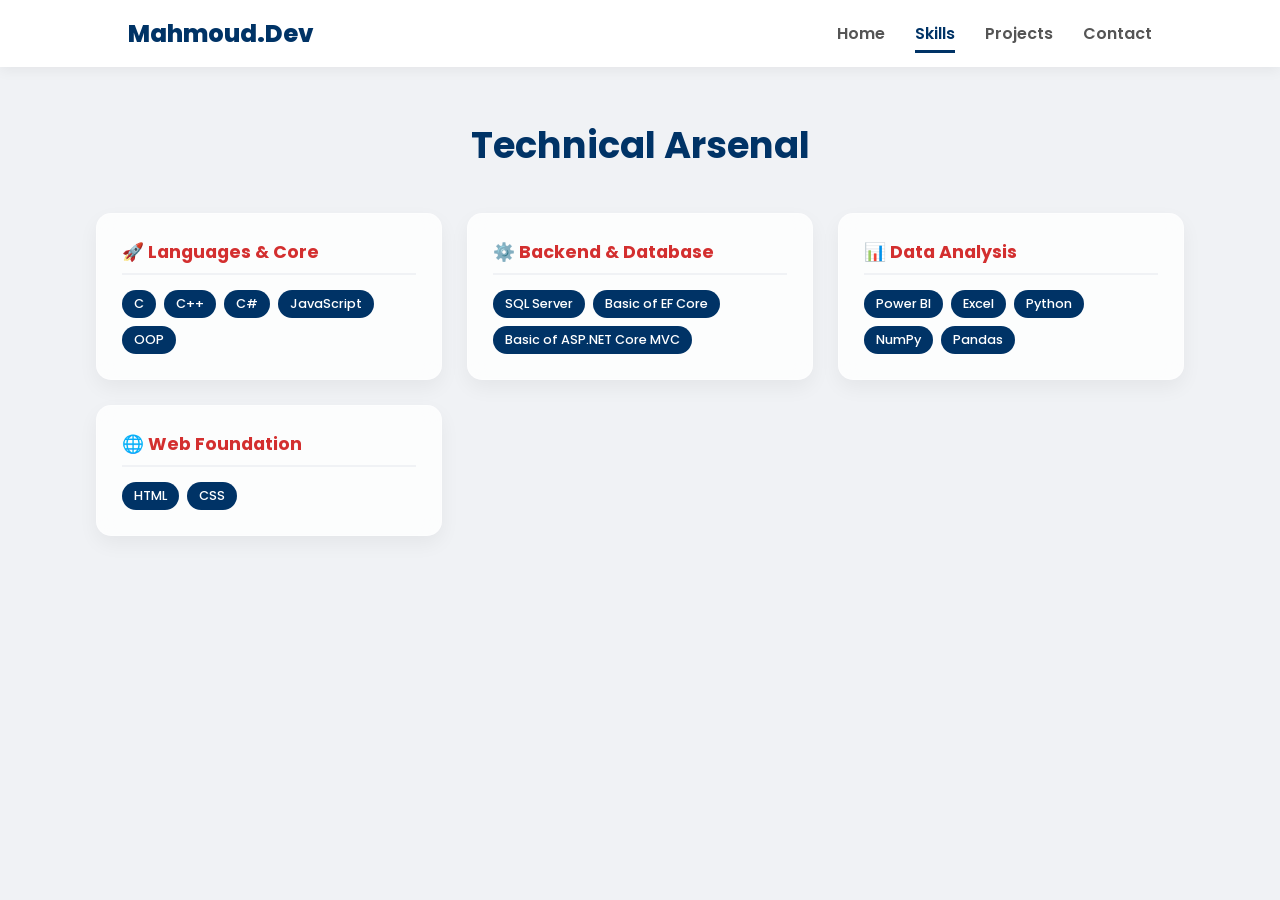
==== skills.html @ 0e582af9 "Add files via upload" ====
<!DOCTYPE html>
<html lang="en">
<head>
    <meta charset="UTF-8">
    <title>Skills | Mahmoud Elgendy</title>
    <link rel="stylesheet" href="style.css">
    <link href="https://fonts.googleapis.com/css2?family=Poppins:wght@400;600;800&display=swap" rel="stylesheet">
    <style>
        .skills-grid {
            display: grid;
            grid-template-columns: repeat(auto-fit, minmax(280px, 1fr));
            gap: 25px;
            margin-top: 40px;
        }
        .skill-box {
            background: rgba(255, 255, 255, 0.8);
            backdrop-filter: blur(10px);
            padding: 25px;
            border-radius: 15px;
            border: 1px solid rgba(255,255,255,0.3);
            box-shadow: 0 8px 20px rgba(0,0,0,0.05);
            transition: 0.3s;
        }
        .skill-box:hover {
            transform: translateY(-5px);
            border-color: #003366;
        }
        .skill-box h3 {
            color: #d32f2f;
            margin-bottom: 15px;
            font-size: 1.1rem;
            border-bottom: 2px solid #f0f2f5;
            padding-bottom: 8px;
        }
        .tag-container {
            display: flex;
            flex-wrap: wrap;
            gap: 8px;
        }
        .tag-container span {
            background: #003366;
            color: white;
            padding: 5px 12px;
            border-radius: 20px;
            font-size: 0.8rem;
            font-weight: 500;
        }
    </style>
</head>
<body>
    <nav>
        <div class="logo">Mahmoud.Dev</div>
        <ul>
            <li><a href="index.html">Home</a></li>
            <li><a href="skills.html" class="active">Skills</a></li>
            <li><a href="projects.html">Projects</a></li>
            <li><a href="contact.html">Contact</a></li>
        </ul>
    </nav>

    <div class="container">
        <h2 style="text-align: center; font-size: 2.3rem; color: #003366;">Technical Arsenal</h2>
        
        <div class="skills-grid">
            <div class="skill-box">
                <h3>🚀 Languages & Core</h3>
                <div class="tag-container">
                    <span>C</span> <span>C++</span> <span>C#</span> <span>JavaScript</span> <span>OOP</span>
                </div>
            </div>

            <div class="skill-box">
                <h3>⚙️ Backend & Database</h3>
                <div class="tag-container">
                    <span>SQL Server</span> <span>Basic of EF Core</span> <span>Basic of ASP.NET Core MVC</span>
                </div>
            </div>

            <div class="skill-box">
                <h3>📊 Data Analysis</h3>
                <div class="tag-container">
                    <span>Power BI</span> <span>Excel</span> <span>Python</span> <span>NumPy</span> <span>Pandas</span>
                </div>
            </div>

            <div class="skill-box">
                <h3>🌐 Web Foundation</h3>
                <div class="tag-container">
                    <span>HTML</span> <span>CSS</span>
                </div>
            </div>
        </div>
    </div>
</body>
</html>
---- style.css ----
:root {
    --primary: #003366;
    --secondary: #d32f2f;
    --bg: #f0f2f5;
    --glass: rgba(255, 255, 255, 0.8);
}

* {
    margin: 0; padding: 0; box-sizing: border-box;
    font-family: 'Poppins', sans-serif;
}

body {
    background: var(--bg);
    color: #333;
}

/* Navbar المطور */
nav {
    display: flex; justify-content: space-between; align-items: center;
    padding: 1rem 10%; background: white;
    box-shadow: 0 4px 12px rgba(0,0,0,0.05);
    position: sticky; top: 0; z-index: 1000;
}

.logo { font-size: 1.5rem; font-weight: 800; color: var(--primary); }

nav ul { display: flex; list-style: none; }
nav ul li { margin-left: 30px; }
nav ul li a {
    text-decoration: none; color: #555; font-weight: 600;
    transition: 0.3s; padding: 5px 0;
}
nav ul li a:hover, nav ul li a.active { color: var(--primary); border-bottom: 3px solid var(--primary); }

/* Containers */
.container { width: 85%; margin: auto; padding: 50px 0; }

/* Projects Grid */
.projects-grid {
    display: grid;
    grid-template-columns: repeat(auto-fit, minmax(320px, 1fr));
    gap: 25px;
}

/* Project Card الرهيب */
.project-card {
    background: var(--glass);
    backdrop-filter: blur(10px);
    border: 1px solid rgba(255,255,255,0.3);
    padding: 30px;
    border-radius: 20px;
    box-shadow: 0 10px 30px rgba(0,0,0,0.08);
    transition: all 0.4s ease;
    position: relative;
    overflow: hidden;
}

.project-card:hover {
    transform: translateY(-10px);
    box-shadow: 0 15px 40px rgba(0,51,102,0.15);
    border-color: var(--primary);
}

.project-card h3 {
    color: var(--primary); margin-bottom: 15px; font-size: 1.3rem;
}

.project-card p {
    font-size: 0.95rem; line-height: 1.6; color: #666; margin-bottom: 20px;
}

.tags { display: flex; flex-wrap: wrap; gap: 8px; }
.tags span {
    background: #e9ecef; color: var(--primary);
    padding: 5px 12px; border-radius: 15px; font-size: 0.75rem; font-weight: bold;
}

.status-badge {
    position: absolute; top: 15px; right: 15px;
    background: #fff3cd; color: #856404;
    padding: 4px 10px; border-radius: 10px; font-size: 0.7rem; font-weight: bold;
}

footer {
    background: #1a1a1a; color: white; text-align: center;
    padding: 30px; margin-top: 50px;
}
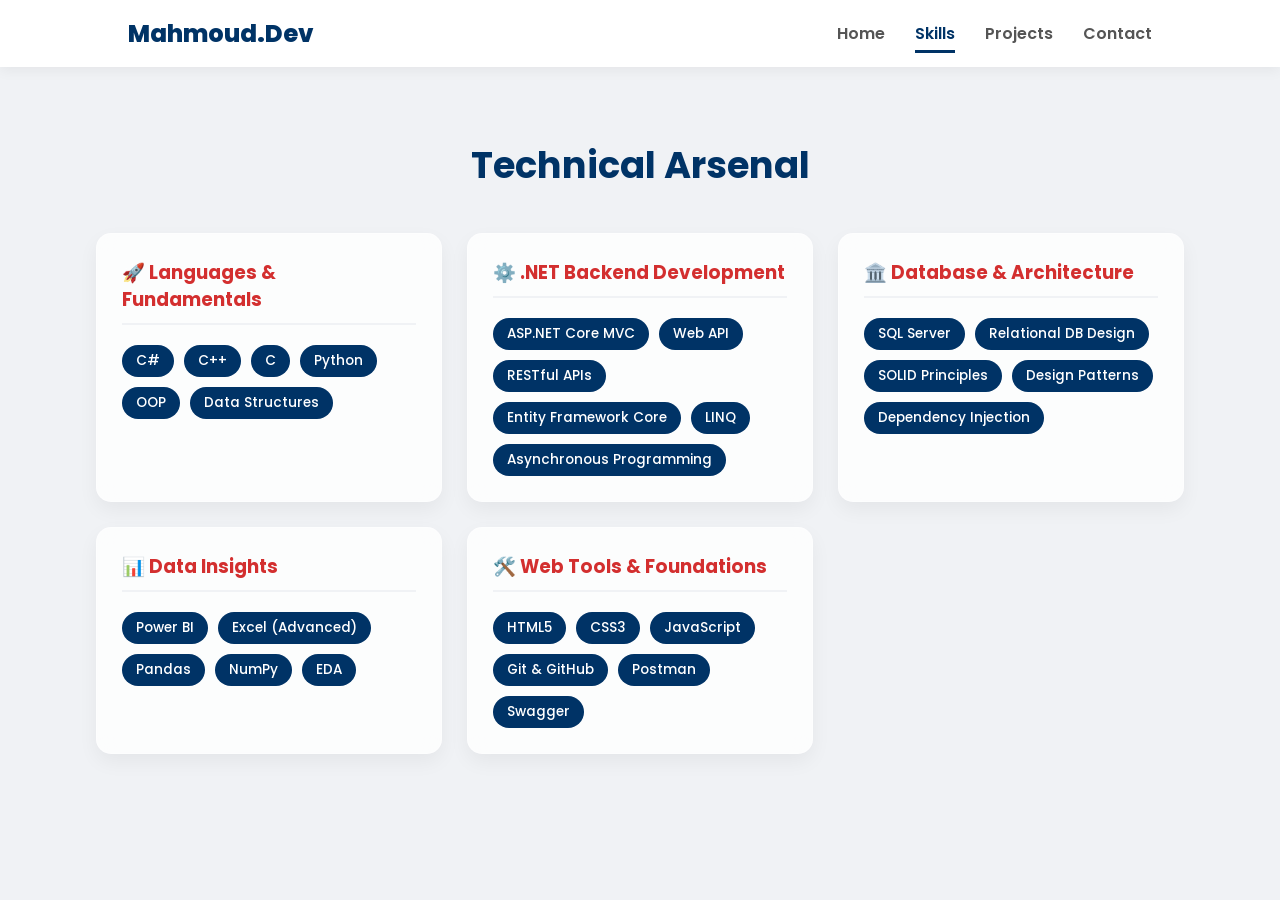
==== commit 7b56a596: "Update skills.html" ====
--- a/skills.html
+++ b/skills.html
@@ -2,51 +2,10 @@
 <html lang="en">
 <head>
     <meta charset="UTF-8">
-    <title>Skills | Mahmoud Elgendy</title>
+    <title>Skills | Mahmoud Emad Elgendy</title>
     <link rel="stylesheet" href="style.css">
     <link href="https://fonts.googleapis.com/css2?family=Poppins:wght@400;600;800&display=swap" rel="stylesheet">
-    <style>
-        .skills-grid {
-            display: grid;
-            grid-template-columns: repeat(auto-fit, minmax(280px, 1fr));
-            gap: 25px;
-            margin-top: 40px;
-        }
-        .skill-box {
-            background: rgba(255, 255, 255, 0.8);
-            backdrop-filter: blur(10px);
-            padding: 25px;
-            border-radius: 15px;
-            border: 1px solid rgba(255,255,255,0.3);
-            box-shadow: 0 8px 20px rgba(0,0,0,0.05);
-            transition: 0.3s;
-        }
-        .skill-box:hover {
-            transform: translateY(-5px);
-            border-color: #003366;
-        }
-        .skill-box h3 {
-            color: #d32f2f;
-            margin-bottom: 15px;
-            font-size: 1.1rem;
-            border-bottom: 2px solid #f0f2f5;
-            padding-bottom: 8px;
-        }
-        .tag-container {
-            display: flex;
-            flex-wrap: wrap;
-            gap: 8px;
-        }
-        .tag-container span {
-            background: #003366;
-            color: white;
-            padding: 5px 12px;
-            border-radius: 20px;
-            font-size: 0.8rem;
-            font-weight: 500;
-        }
-    </style>
-</head>
+    </head>
 <body>
     <nav>
         <div class="logo">Mahmoud.Dev</div>
@@ -59,37 +18,44 @@
     </nav>
 
     <div class="container">
-        <h2 style="text-align: center; font-size: 2.3rem; color: #003366;">Technical Arsenal</h2>
+        <h2 style="text-align: center; font-size: 2.3rem; color: #003366; margin-top: 20px;">Technical Arsenal</h2>
         
         <div class="skills-grid">
             <div class="skill-box">
-                <h3>🚀 Languages & Core</h3>
+                <h3>🚀 Languages & Fundamentals</h3>
                 <div class="tag-container">
-                    <span>C</span> <span>C++</span> <span>C#</span> <span>JavaScript</span> <span>OOP</span>
+                    <span>C#</span> <span>C++</span> <span>C</span> <span>Python</span> <span>OOP</span> <span>Data Structures</span>
                 </div>
             </div>
 
             <div class="skill-box">
-                <h3>⚙️ Backend & Database</h3>
+                <h3>⚙️ .NET Backend Development</h3>
                 <div class="tag-container">
-                    <span>SQL Server</span> <span>Basic of EF Core</span> <span>Basic of ASP.NET Core MVC</span>
+                    <span>ASP.NET Core MVC</span> <span>Web API</span> <span>RESTful APIs</span> <span>Entity Framework Core</span> <span>LINQ</span> <span>Asynchronous Programming</span>
                 </div>
             </div>
 
             <div class="skill-box">
-                <h3>📊 Data Analysis</h3>
+                <h3>🏛️ Database & Architecture</h3>
                 <div class="tag-container">
-                    <span>Power BI</span> <span>Excel</span> <span>Python</span> <span>NumPy</span> <span>Pandas</span>
+                    <span>SQL Server</span> <span>Relational DB Design</span> <span>SOLID Principles</span> <span>Design Patterns</span> <span>Dependency Injection</span>
                 </div>
             </div>
 
             <div class="skill-box">
-                <h3>🌐 Web Foundation</h3>
+                <h3>📊 Data Insights</h3>
                 <div class="tag-container">
-                    <span>HTML</span> <span>CSS</span>
+                    <span>Power BI</span> <span>Excel (Advanced)</span> <span>Pandas</span> <span>NumPy</span> <span>EDA</span>
+                </div>
+            </div>
+
+            <div class="skill-box">
+                <h3>🛠️ Web Tools & Foundations</h3>
+                <div class="tag-container">
+                    <span>HTML5</span> <span>CSS3</span> <span>JavaScript</span> <span>Git & GitHub</span> <span>Postman</span> <span>Swagger</span>
                 </div>
             </div>
         </div>
     </div>
 </body>
-</html>+</html>
--- a/style.css
+++ b/style.css
@@ -85,4 +85,80 @@
 footer {
     background: #1a1a1a; color: white; text-align: center;
     padding: 30px; margin-top: 50px;
-}+}
+/* تحسينات إضافية لصفحة المهارات */
+
+.skills-grid {
+    display: grid;
+    grid-template-columns: repeat(auto-fit, minmax(280px, 1fr));
+    gap: 25px;
+    margin-top: 40px;
+}
+
+.skill-box {
+    background: var(--glass);
+    backdrop-filter: blur(10px);
+    padding: 25px;
+    border-radius: 15px;
+    border: 1px solid rgba(255,255,255,0.3);
+    box-shadow: 0 8px 20px rgba(0,0,0,0.05);
+    transition: all 0.3s ease;
+    display: flex;
+    flex-direction: column;
+}
+
+.skill-box:hover {
+    transform: translateY(-8px);
+    border-color: var(--primary);
+    box-shadow: 0 12px 30px rgba(0, 51, 102, 0.1);
+}
+
+.skill-box h3 {
+    color: var(--secondary); /* اللون الأحمر اللي أنت معرفه */
+    margin-bottom: 20px;
+    font-size: 1.15rem;
+    border-bottom: 2px solid #f0f2f5;
+    padding-bottom: 10px;
+    display: flex;
+    align-items: center;
+    gap: 10px;
+}
+
+.tag-container {
+    display: flex;
+    flex-wrap: wrap;
+    gap: 10px;
+}
+
+.tag-container span {
+    background: var(--primary); /* اللون الكحلي */
+    color: white;
+    padding: 6px 14px;
+    border-radius: 20px;
+    font-size: 0.85rem;
+    font-weight: 500;
+    transition: 0.3s;
+    cursor: default;
+}
+
+/* حركة بسيطة للـ Tags عند الوقوف عليها */
+.tag-container span:hover {
+    background: var(--secondary);
+    transform: scale(1.05);
+}
+
+/* انيميشن لدخول الكروت بشكل تدريجي */
+@keyframes fadeInUp {
+    from {
+        opacity: 0;
+        transform: translateY(20px);
+    }
+    to {
+        opacity: 1;
+        transform: translateY(0);
+    }
+}
+
+.skill-box {
+    animation: fadeInUp 0.5s ease forwards;
+}
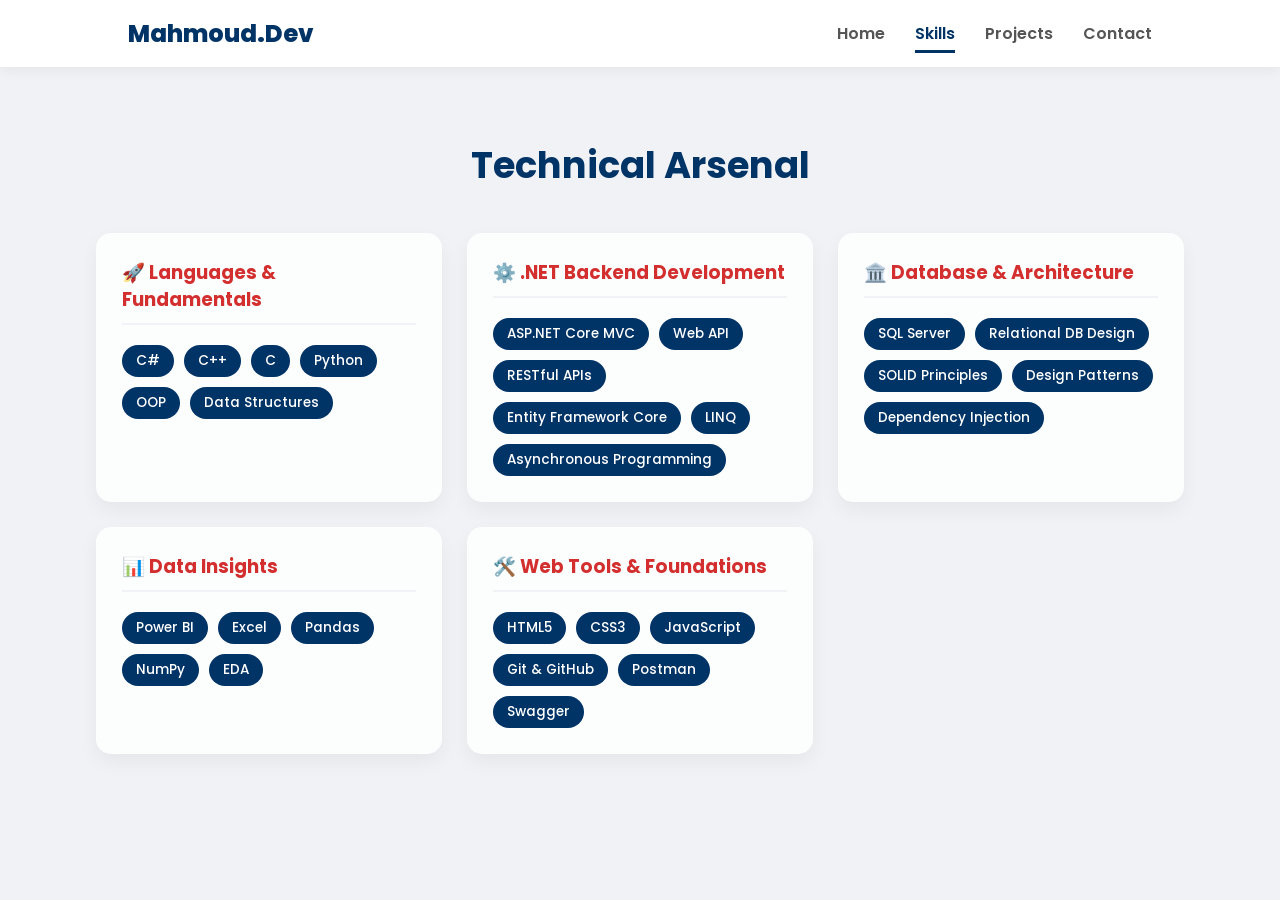
==== commit 290e14a5: "Update skills.html" ====
--- a/skills.html
+++ b/skills.html
@@ -45,7 +45,7 @@
             <div class="skill-box">
                 <h3>📊 Data Insights</h3>
                 <div class="tag-container">
-                    <span>Power BI</span> <span>Excel (Advanced)</span> <span>Pandas</span> <span>NumPy</span> <span>EDA</span>
+                    <span>Power BI</span> <span>Excel </span> <span>Pandas</span> <span>NumPy</span> <span>EDA</span>
                 </div>
             </div>
 
